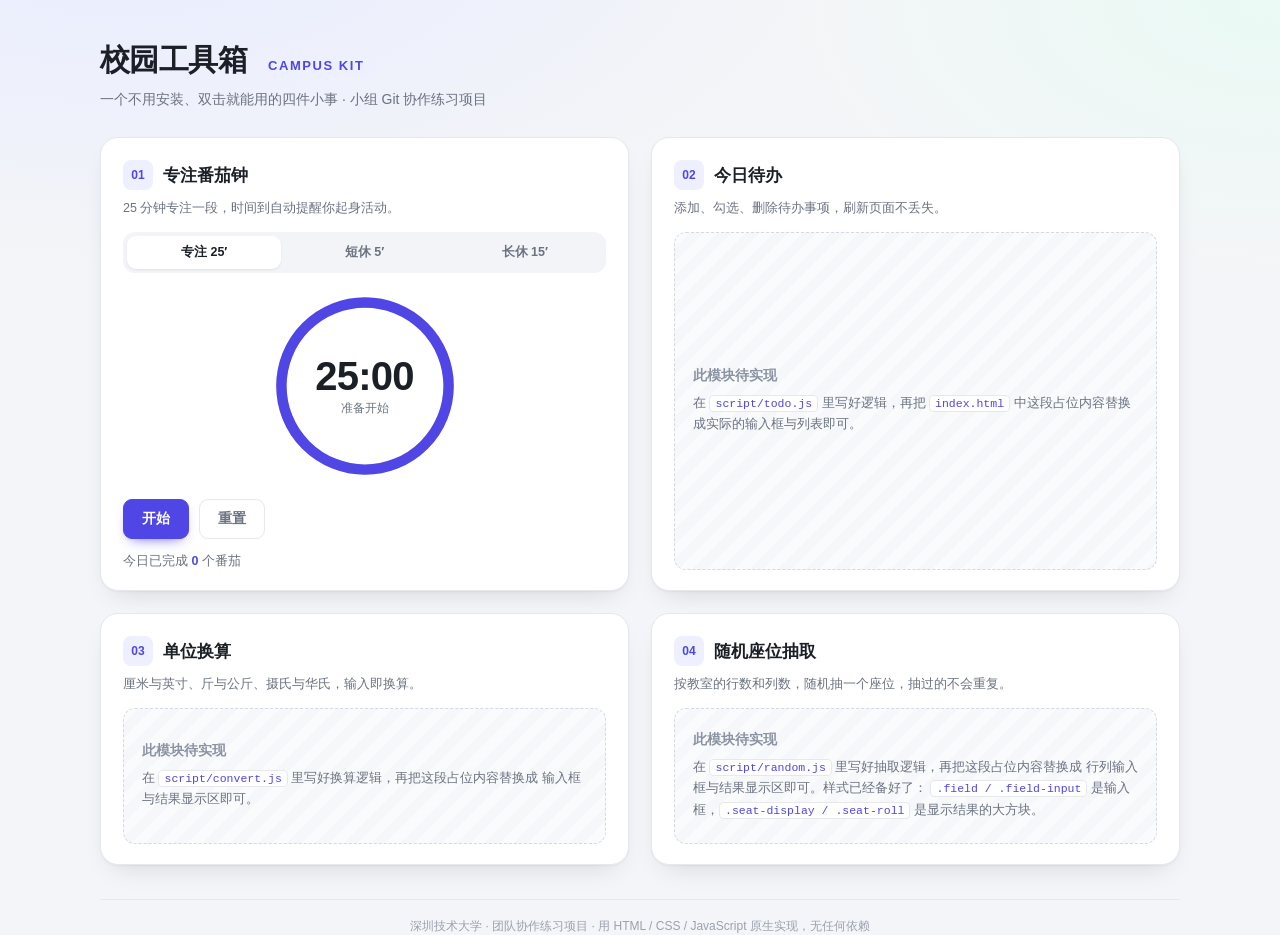
==== index.html @ 926aff30 "feat: 搭建页面骨架与整体样式，实现专注番茄钟模块 - index.html：四卡片布局（番茄钟 / 待办 / 换算 / 随机座位），后三块留占位给组员 - style.css：CSS 变量 + " ====
<!DOCTYPE html>
<html lang="zh-CN">
<head>
  <meta charset="UTF-8">
  <meta name="viewport" content="width=device-width, initial-scale=1.0">
  <title>校园工具箱 · Campus Kit</title>
  <meta name="description" content="一个不用安装、打开就能用的校园小工具合集：专注番茄钟、待办清单、单位换算、随机座位抽取。">
  <link rel="stylesheet" href="style.css">
</head>
<body>

  <header class="site-header">
    <h1 class="site-title">校园工具箱<span class="site-title-en">Campus Kit</span></h1>
    <p class="site-subtitle">一个不用安装、双击就能用的四件小事 · 小组 Git 协作练习项目</p>
  </header>

  <main class="grid">

    <!-- ==================== 01 专注番茄钟（cmsq 负责） ==================== -->
    <section class="card" id="card-timer" aria-labelledby="timer-heading">
      <div class="card-head">
        <span class="card-no">01</span>
        <h2 class="card-title" id="timer-heading">专注番茄钟</h2>
      </div>
      <p class="card-hint">25 分钟专注一段，时间到自动提醒你起身活动。</p>

      <div class="mode-tabs" role="group" aria-label="选择时长">
        <button class="mode-tab is-active" data-mode="focus" data-min="25">专注 25′</button>
        <button class="mode-tab" data-mode="short" data-min="5">短休 5′</button>
        <button class="mode-tab" data-mode="long" data-min="15">长休 15′</button>
      </div>

      <div class="timer-ring">
        <svg class="ring-svg" viewBox="0 0 200 200" aria-hidden="true">
          <circle class="ring-bg" cx="100" cy="100" r="88"></circle>
          <circle class="ring-fg" cx="100" cy="100" r="88"></circle>
        </svg>
        <div class="timer-display">
          <span class="timer-time" id="timer-time">25:00</span>
          <span class="timer-state" id="timer-state">准备开始</span>
        </div>
      </div>

      <div class="btn-row">
        <button class="btn btn-primary" id="btn-timer-start">开始</button>
        <button class="btn btn-ghost" id="btn-timer-reset">重置</button>
      </div>

      <p class="card-meta">今日已完成 <strong id="timer-done">0</strong> 个番茄</p>
    </section>

    <!-- ==================== 02 待办清单（留待组员实现） ==================== -->
    <section class="card" id="card-todo" aria-labelledby="todo-heading">
      <div class="card-head">
        <span class="card-no">02</span>
        <h2 class="card-title" id="todo-heading">今日待办</h2>
      </div>
      <p class="card-hint">添加、勾选、删除待办事项，刷新页面不丢失。</p>

      <div class="placeholder" id="todo-placeholder">
        <p class="placeholder-title">此模块待实现</p>
        <p class="placeholder-text">
          在 <code>script/todo.js</code> 里写好逻辑，再把 <code>index.html</code>
          中这段占位内容替换成实际的输入框与列表即可。
        </p>
      </div>
      <!-- 组员实现时，把上面的 .placeholder 换成类似结构：
      <div class="todo-input-row">
        <input id="todo-input" type="text" placeholder="要做什么？">
        <button class="btn btn-primary" id="btn-todo-add">添加</button>
      </div>
      <ul class="todo-list" id="todo-list"></ul>
      -->
    </section>

    <!-- ==================== 03 单位换算（留待组员实现） ==================== -->
    <section class="card" id="card-convert" aria-labelledby="convert-heading">
      <div class="card-head">
        <span class="card-no">03</span>
        <h2 class="card-title" id="convert-heading">单位换算</h2>
      </div>
      <p class="card-hint">厘米与英寸、斤与公斤、摄氏与华氏，输入即换算。</p>

      <div class="placeholder" id="convert-placeholder">
        <p class="placeholder-title">此模块待实现</p>
        <p class="placeholder-text">
          在 <code>script/convert.js</code> 里写好换算逻辑，再把这段占位内容替换成
          输入框与结果显示区即可。
        </p>
      </div>
    </section>

    <!-- ==================== 04 随机座位抽取（留待组员实现） ==================== -->
    <section class="card" id="card-random" aria-labelledby="random-heading">
      <div class="card-head">
        <span class="card-no">04</span>
        <h2 class="card-title" id="random-heading">随机座位抽取</h2>
      </div>
      <p class="card-hint">按教室的行数和列数，随机抽一个座位，抽过的不会重复。</p>

      <div class="placeholder" id="random-placeholder">
        <p class="placeholder-title">此模块待实现</p>
        <p class="placeholder-text">
          在 <code>script/random.js</code> 里写好抽取逻辑，再把这段占位内容替换成
          行列输入框与结果显示区即可。样式已经备好了：
          <code>.field / .field-input</code> 是输入框，<code>.seat-display / .seat-roll</code>
          是显示结果的大方块。
        </p>
      </div>
      <!-- 组员实现时，把上面的 .placeholder 换成类似结构：
      <div class="seat-config">
        <label class="field"><span class="field-label">行数</span>
          <input class="field-input" id="seat-rows" type="number" min="1" max="20" value="6"></label>
        <label class="field"><span class="field-label">列数</span>
          <input class="field-input" id="seat-cols" type="number" min="1" max="20" value="8"></label>
        <label class="check"><input id="seat-unique" type="checkbox" checked><span>不重复抽取</span></label>
      </div>
      <div class="seat-display" id="seat-display" aria-live="polite">
        <span class="seat-roll" id="seat-roll">—</span>
      </div>
      <div class="btn-row">
        <button class="btn btn-primary" id="btn-seat-draw">抽一个座位</button>
        <button class="btn btn-ghost" id="btn-seat-reset">清空记录</button>
      </div>
      <p class="card-meta">共 <strong id="seat-total">48</strong> 个座位，已抽 <strong id="seat-used">0</strong> 个</p>
      -->
    </section>

  </main>

  <footer class="site-footer">
    <p>深圳技术大学 · 团队协作练习项目 · 用 HTML / CSS / JavaScript 原生实现，无任何依赖</p>
  </footer>

  <script src="script/timer.js"></script>
  <!-- 组员完成对应模块后，在这里补上对应的一行（去掉前面的注释符号即可）：
  <script src="script/todo.js"></script>
  <script src="script/convert.js"></script>
  <script src="script/random.js"></script>
  -->

</body>
</html>
---- style.css ----
/* ============================================================
   校园工具箱 · 全局样式
   负责人：cmsq
   思路：一套 CSS 变量控制颜色和圆角，四个卡片共用同一套骨架，
        组员接自己模块时不需要再写布局，只需要用 .btn / .field 这些现成类名。
   ============================================================ */

:root {
  /* 颜色 */
  --bg: #f4f5f8;
  --bg-grad: radial-gradient(1200px 600px at 10% -10%, #e8ecff 0%, transparent 60%),
             radial-gradient(900px 500px at 100% 0%, #eafaf4 0%, transparent 55%);
  --card: #ffffff;
  --ink: #1b1f26;
  --muted: #6b7280;
  --line: #e6e8ee;
  --accent: #4f46e5;
  --accent-dark: #4338ca;
  --accent-soft: #eef0ff;
  --ok: #10b981;
  --warn: #f59e0b;
  --danger: #ef4444;

  /* 尺寸 */
  --radius-lg: 18px;
  --radius-md: 12px;
  --radius-sm: 9px;
  --shadow: 0 1px 2px rgba(16, 24, 40, .04),
            0 12px 28px -14px rgba(16, 24, 40, .18);
}

* { box-sizing: border-box; }

html, body { height: 100%; }

body {
  margin: 0;
  padding: 40px 24px 56px;
  font-family: -apple-system, BlinkMacSystemFont, "Segoe UI", "PingFang SC",
               "Hiragino Sans GB", "Microsoft YaHei", sans-serif;
  color: var(--ink);
  background-color: var(--bg);
  background-image: var(--bg-grad);
  background-repeat: no-repeat;
  -webkit-font-smoothing: antialiased;
}

/* ---------------- 页头 ---------------- */

.site-header {
  max-width: 1080px;
  margin: 0 auto 28px;
}

.site-title {
  display: flex;
  align-items: baseline;
  gap: 12px;
  margin: 0;
  font-size: 30px;
  font-weight: 800;
  letter-spacing: -.02em;
}

.site-title-en {
  font-size: 13px;
  font-weight: 600;
  letter-spacing: .12em;
  text-transform: uppercase;
  color: var(--accent);
  background: var(--accent-soft);
  padding: 4px 9px;
  border-radius: 999px;
}

.site-subtitle {
  margin: 10px 0 0;
  font-size: 14px;
  color: var(--muted);
}

/* ---------------- 2×2 卡片网格 ---------------- */

.grid {
  max-width: 1080px;
  margin: 0 auto;
  display: grid;
  grid-template-columns: repeat(2, minmax(0, 1fr));
  gap: 22px;
}

.card {
  display: flex;
  flex-direction: column;
  gap: 14px;
  padding: 22px 22px 20px;
  background: var(--card);
  border: 1px solid var(--line);
  border-radius: var(--radius-lg);
  box-shadow: var(--shadow);
  transition: transform .18s ease, box-shadow .18s ease;
}

.card:hover {
  transform: translateY(-2px);
  box-shadow: 0 2px 4px rgba(16, 24, 40, .05),
              0 20px 40px -18px rgba(16, 24, 40, .26);
}

.card-head {
  display: flex;
  align-items: center;
  gap: 10px;
}

.card-no {
  flex: none;
  width: 30px;
  height: 30px;
  display: grid;
  place-items: center;
  font-size: 12px;
  font-weight: 700;
  font-variant-numeric: tabular-nums;
  color: var(--accent);
  background: var(--accent-soft);
  border-radius: 8px;
}

.card-title {
  margin: 0;
  font-size: 17px;
  font-weight: 700;
}

.card-hint {
  margin: -6px 0 0;
  font-size: 12.5px;
  line-height: 1.6;
  color: var(--muted);
}

.card-meta {
  margin: 0;
  font-size: 12.5px;
  color: var(--muted);
}

.card-meta strong {
  color: var(--accent);
  font-variant-numeric: tabular-nums;
}

/* ---------------- 通用控件 ---------------- */

.btn {
  padding: 10px 18px;
  font-family: inherit;
  font-size: 13.5px;
  font-weight: 600;
  color: var(--ink);
  background: #fff;
  border: 1px solid var(--line);
  border-radius: var(--radius-sm);
  cursor: pointer;
  transition: background .15s ease, border-color .15s ease,
              color .15s ease, transform .1s ease;
}

.btn:hover { border-color: #cfd3dd; background: #fafbfc; }
.btn:active { transform: scale(.97); }

.btn:focus-visible,
.field-input:focus-visible,
input[type="checkbox"]:focus-visible {
  outline: 2px solid var(--accent);
  outline-offset: 2px;
}

.btn-primary {
  color: #fff;
  background: var(--accent);
  border-color: var(--accent);
  box-shadow: 0 6px 14px -8px var(--accent-dark);
}

.btn-primary:hover {
  background: var(--accent-dark);
  border-color: var(--accent-dark);
}

.btn-ghost { color: var(--muted); background: transparent; }

.btn-row {
  display: flex;
  gap: 10px;
  flex-wrap: wrap;
}

.field {
  display: flex;
  align-items: center;
  gap: 8px;
}

.field-label {
  font-size: 12.5px;
  color: var(--muted);
}

.field-input {
  width: 64px;
  padding: 8px 10px;
  font-family: inherit;
  font-size: 14px;
  font-variant-numeric: tabular-nums;
  color: var(--ink);
  background: #fff;
  border: 1px solid var(--line);
  border-radius: var(--radius-sm);
  text-align: center;
}

.check {
  display: flex;
  align-items: center;
  gap: 7px;
  font-size: 12.5px;
  color: var(--muted);
  cursor: pointer;
  user-select: none;
}

.check input { width: 15px; height: 15px; accent-color: var(--accent); cursor: pointer; }

/* ---------------- 01 番茄钟 ---------------- */

.mode-tabs {
  display: flex;
  gap: 6px;
  padding: 4px;
  background: #f3f4f7;
  border-radius: var(--radius-md);
}

.mode-tab {
  flex: 1;
  padding: 8px 6px;
  font-family: inherit;
  font-size: 12.5px;
  font-weight: 600;
  color: var(--muted);
  background: transparent;
  border: 0;
  border-radius: var(--radius-sm);
  cursor: pointer;
  transition: background .15s ease, color .15s ease;
}

.mode-tab:hover { color: var(--ink); }

.mode-tab.is-active {
  color: var(--ink);
  background: #fff;
  box-shadow: 0 1px 2px rgba(16, 24, 40, .08);
}

.timer-ring {
  position: relative;
  width: 190px;
  height: 190px;
  margin: 4px auto;
}

.ring-svg {
  width: 100%;
  height: 100%;
  transform: rotate(-90deg);
}

.ring-bg,
.ring-fg {
  fill: none;
  stroke-width: 11;
  stroke-linecap: round;
}

.ring-bg { stroke: #eef0f5; }

.ring-fg {
  stroke: var(--accent);
  transition: stroke-dashoffset .3s linear, stroke .3s ease;
}

/* 计时结束时的告警色（由 JS 切换 is-done 类） */
.timer-ring.is-done .ring-fg { stroke: var(--ok); }

.timer-display {
  position: absolute;
  inset: 0;
  display: flex;
  flex-direction: column;
  align-items: center;
  justify-content: center;
  gap: 4px;
}

.timer-time {
  font-size: 40px;
  font-weight: 700;
  font-variant-numeric: tabular-nums;
  letter-spacing: -.02em;
  line-height: 1;
}

.timer-state {
  font-size: 12px;
  color: var(--muted);
}

/* 计时进行中让状态文字轻微呼吸 */
.timer-ring.is-running .timer-state { color: var(--accent); }

/* ---------------- 04 随机座位 ---------------- */

.seat-config {
  display: flex;
  align-items: center;
  gap: 14px;
  flex-wrap: wrap;
}

.seat-display {
  display: grid;
  place-items: center;
  min-height: 104px;
  padding: 12px;
  background: var(--accent-soft);
  border-radius: var(--radius-md);
  overflow: hidden;
}

.seat-roll {
  font-size: clamp(24px, 4vw, 34px);
  font-weight: 800;
  font-variant-numeric: tabular-nums;
  letter-spacing: .01em;
  color: var(--accent);
  text-align: center;
  transition: transform .12s ease;
}

/* 滚动中：轻微放大 + 变淡，制造"数字飞快跳动"的感觉 */
.seat-display.is-rolling .seat-roll {
  transform: scale(1.06);
  opacity: .55;
}

/* 抽中结果揭晓时的闪光 */
@keyframes seat-pop {
  0%   { transform: scale(.86); }
  60%  { transform: scale(1.08); }
  100% { transform: scale(1); }
}

.seat-display.is-hit .seat-roll {
  animation: seat-pop .32s ease-out;
  color: var(--ink);
}

.seat-display.is-empty .seat-roll {
  font-size: 16px;
  font-weight: 600;
  color: var(--muted);
}

/* ---------------- 占位模块（02 / 03 待组员实现） ---------------- */

.placeholder {
  flex: 1;
  display: flex;
  flex-direction: column;
  justify-content: center;
  gap: 8px;
  padding: 22px 18px;
  background: repeating-linear-gradient(
    135deg, #fafbfd, #fafbfd 10px, #f5f7fb 10px, #f5f7fb 20px
  );
  border: 1px dashed #d4d9e4;
  border-radius: var(--radius-md);
}

.placeholder-title {
  margin: 0;
  font-size: 13.5px;
  font-weight: 700;
  color: #8b93a3;
}

.placeholder-text {
  margin: 0;
  font-size: 12.5px;
  line-height: 1.7;
  color: var(--muted);
}

.placeholder-text code {
  padding: 1px 5px;
  font-family: ui-monospace, SFMono-Regular, Consolas, monospace;
  font-size: 11.5px;
  color: var(--accent);
  background: #fff;
  border: 1px solid var(--line);
  border-radius: 4px;
}

/* ---------------- 页脚 ---------------- */

.site-footer {
  max-width: 1080px;
  margin: 34px auto 0;
  padding-top: 18px;
  border-top: 1px solid var(--line);
}

.site-footer p {
  margin: 0;
  font-size: 12px;
  color: #9aa1ae;
  text-align: center;
}

/* ---------------- 响应式：窄屏落成单列 ---------------- */

@media (max-width: 860px) {
  body { padding: 26px 16px 40px; }
  .grid { grid-template-columns: 1fr; gap: 18px; }
  .site-title { font-size: 24px; }
  .timer-ring { width: 160px; height: 160px; }
  .timer-time { font-size: 34px; }
}

/* 尊重系统"减少动画"设置 */
@media (prefers-reduced-motion: reduce) {
  *, *::before, *::after {
    animation-duration: .001ms !important;
    transition-duration: .001ms !important;
  }
}
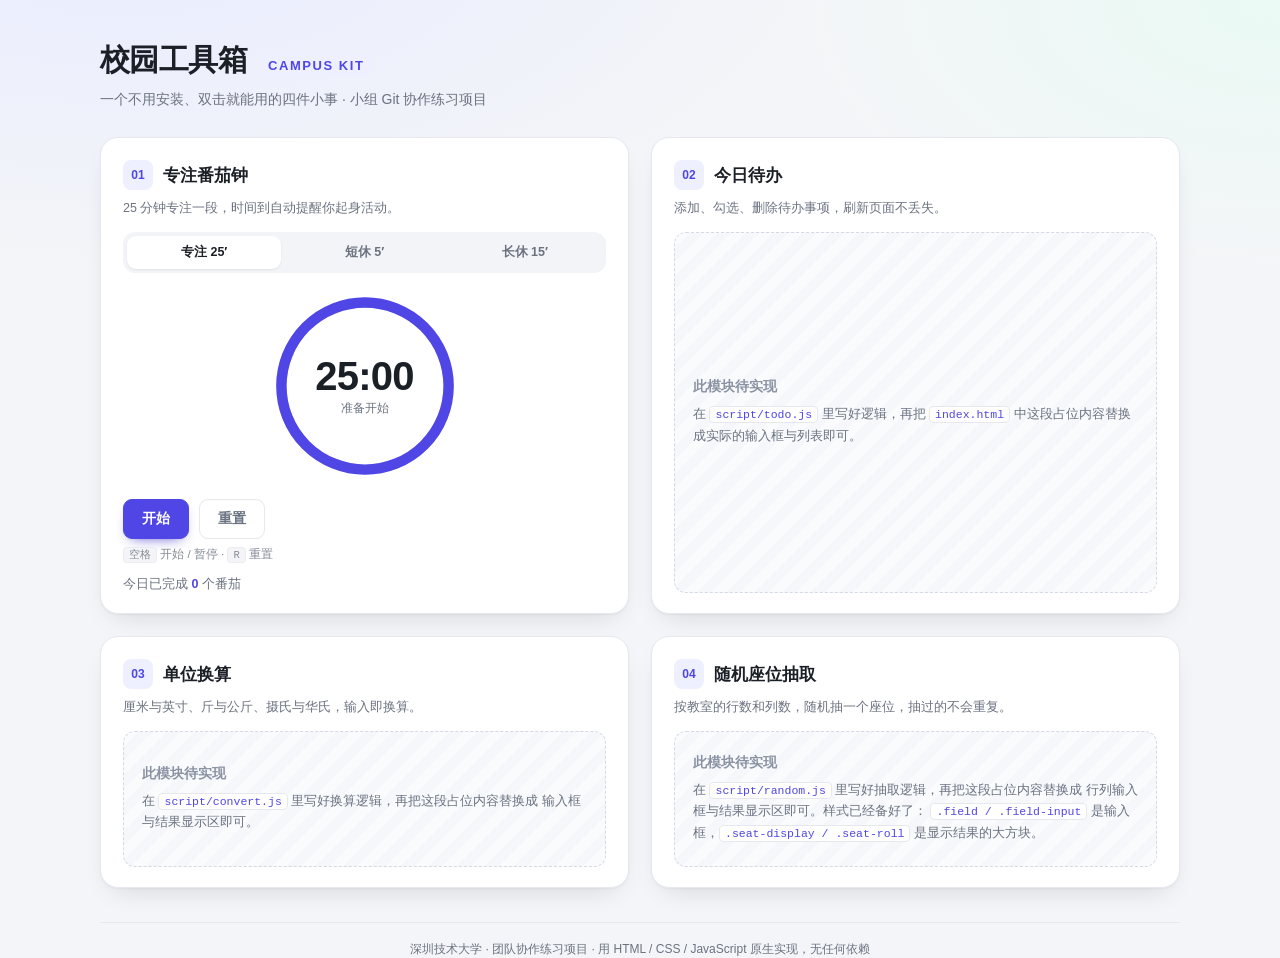
==== commit 89fc6502: "feat: 支持深色模式与键盘快捷键，补充无障碍属性 - style.css：把中性色抽成 --surface/--line-strong 等变量，新增 prefers-color-scheme: d" ====
--- a/index.html
+++ b/index.html
@@ -35,9 +35,10 @@
           <circle class="ring-bg" cx="100" cy="100" r="88"></circle>
           <circle class="ring-fg" cx="100" cy="100" r="88"></circle>
         </svg>
-        <div class="timer-display">
+        <!-- role="timer" 让读屏软件知道这是个计时器；aria-live 只在状态变化时播报，避免每秒念一次 -->
+        <div class="timer-display" role="timer" aria-live="off">
           <span class="timer-time" id="timer-time">25:00</span>
-          <span class="timer-state" id="timer-state">准备开始</span>
+          <span class="timer-state" id="timer-state" aria-live="polite">准备开始</span>
         </div>
       </div>
 
@@ -45,6 +46,8 @@
         <button class="btn btn-primary" id="btn-timer-start">开始</button>
         <button class="btn btn-ghost" id="btn-timer-reset">重置</button>
       </div>
+
+      <p class="card-tip"><kbd>空格</kbd> 开始 / 暂停 · <kbd>R</kbd> 重置</p>
 
       <p class="card-meta">今日已完成 <strong id="timer-done">0</strong> 个番茄</p>
     </section>
--- a/style.css
+++ b/style.css
@@ -27,6 +27,16 @@
   --radius-sm: 9px;
   --shadow: 0 1px 2px rgba(16, 24, 40, .04),
             0 12px 28px -14px rgba(16, 24, 40, .18);
+
+  /* 中性色单独抽出一层：深色模式只需重新声明这一组，组件规则一行都不用改 */
+  --surface: #ffffff;         /* 按钮、输入框的底色 */
+  --surface-2: #f3f4f7;       /* 分段控件的槽底 */
+  --surface-3: #fafbfc;       /* 悬停时的浅底 */
+  --line-strong: #cfd3dd;     /* 悬停时的描边 */
+  --ring-track: #eef0f5;      /* 圆环的底圈 */
+  --dash-a: #fafbfd;          /* 占位块的斜纹 */
+  --dash-b: #f5f7fb;
+  --placeholder-line: #d4d9e4;
 }
 
 * { box-sizing: border-box; }
@@ -151,6 +161,24 @@
   font-variant-numeric: tabular-nums;
 }
 
+/* 快捷键提示：比说明文字再弱一级 */
+.card-tip {
+  margin: -6px 0 0;
+  font-size: 11.5px;
+  color: var(--muted);
+  opacity: .82;
+}
+
+.card-tip kbd {
+  padding: 1px 5px;
+  font-family: ui-monospace, SFMono-Regular, Consolas, monospace;
+  font-size: 10.5px;
+  color: var(--muted);
+  background: var(--surface-2);
+  border: 1px solid var(--line);
+  border-radius: 4px;
+}
+
 /* ---------------- 通用控件 ---------------- */
 
 .btn {
@@ -159,7 +187,7 @@
   font-size: 13.5px;
   font-weight: 600;
   color: var(--ink);
-  background: #fff;
+  background: var(--surface);
   border: 1px solid var(--line);
   border-radius: var(--radius-sm);
   cursor: pointer;
@@ -167,7 +195,7 @@
               color .15s ease, transform .1s ease;
 }
 
-.btn:hover { border-color: #cfd3dd; background: #fafbfc; }
+.btn:hover { border-color: var(--line-strong); background: var(--surface-3); }
 .btn:active { transform: scale(.97); }
 
 .btn:focus-visible,
@@ -215,7 +243,7 @@
   font-size: 14px;
   font-variant-numeric: tabular-nums;
   color: var(--ink);
-  background: #fff;
+  background: var(--surface);
   border: 1px solid var(--line);
   border-radius: var(--radius-sm);
   text-align: center;
@@ -239,7 +267,7 @@
   display: flex;
   gap: 6px;
   padding: 4px;
-  background: #f3f4f7;
+  background: var(--surface-2);
   border-radius: var(--radius-md);
 }
 
@@ -261,7 +289,7 @@
 
 .mode-tab.is-active {
   color: var(--ink);
-  background: #fff;
+  background: var(--surface);
   box-shadow: 0 1px 2px rgba(16, 24, 40, .08);
 }
 
@@ -285,7 +313,7 @@
   stroke-linecap: round;
 }
 
-.ring-bg { stroke: #eef0f5; }
+.ring-bg { stroke: var(--ring-track); }
 
 .ring-fg {
   stroke: var(--accent);
@@ -384,9 +412,9 @@
   gap: 8px;
   padding: 22px 18px;
   background: repeating-linear-gradient(
-    135deg, #fafbfd, #fafbfd 10px, #f5f7fb 10px, #f5f7fb 20px
+    135deg, var(--dash-a), var(--dash-a) 10px, var(--dash-b) 10px, var(--dash-b) 20px
   );
-  border: 1px dashed #d4d9e4;
+  border: 1px dashed var(--placeholder-line);
   border-radius: var(--radius-md);
 }
 
@@ -409,7 +437,7 @@
   font-family: ui-monospace, SFMono-Regular, Consolas, monospace;
   font-size: 11.5px;
   color: var(--accent);
-  background: #fff;
+  background: var(--surface);
   border: 1px solid var(--line);
   border-radius: 4px;
 }
@@ -426,7 +454,7 @@
 .site-footer p {
   margin: 0;
   font-size: 12px;
-  color: #9aa1ae;
+  color: var(--muted);
   text-align: center;
 }
 
@@ -440,6 +468,51 @@
   .timer-time { font-size: 34px; }
 }
 
+/* ---------------- 深色模式 ----------------
+   跟随系统设置自动切换：Windows 里「设置 → 个性化 → 颜色 → 选择你的默认应用模式」选深色即可。
+   这里只重新声明变量，下面的组件规则一行都不用改 —— 这就是当初把颜色抽成变量的好处。
+   --------------------------------------------- */
+
+@media (prefers-color-scheme: dark) {
+  :root {
+    color-scheme: dark;
+
+    --bg: #0f1115;
+    --bg-grad: radial-gradient(1200px 600px at 10% -10%, #1b2140 0%, transparent 60%),
+               radial-gradient(900px 500px at 100% 0%, #12261f 0%, transparent 55%);
+    --card: #171a21;
+    --ink: #e7eaf0;
+    --muted: #98a1b2;
+    --line: #262b35;
+
+    --accent: #8b8cf7;
+    --accent-dark: #a5a6ff;
+    --accent-soft: #232546;
+    --ok: #34d399;
+    --warn: #fbbf24;
+
+    --surface: #1e222b;
+    --surface-2: #14171d;
+    --surface-3: #22262f;
+    --line-strong: #333a47;
+    --ring-track: #262b35;
+    --dash-a: #1a1e26;
+    --dash-b: #151920;
+    --placeholder-line: #333a47;
+
+    --shadow: 0 1px 2px rgba(0, 0, 0, .5),
+              0 14px 30px -16px rgba(0, 0, 0, .9);
+  }
+
+  /* 主按钮在深色下用深字配亮紫，对比度更高 */
+  .btn-primary,
+  .btn-primary:hover {
+    color: #10132b;
+  }
+
+  .ring-bg { stroke: var(--ring-track); }
+}
+
 /* 尊重系统"减少动画"设置 */
 @media (prefers-reduced-motion: reduce) {
   *, *::before, *::after {
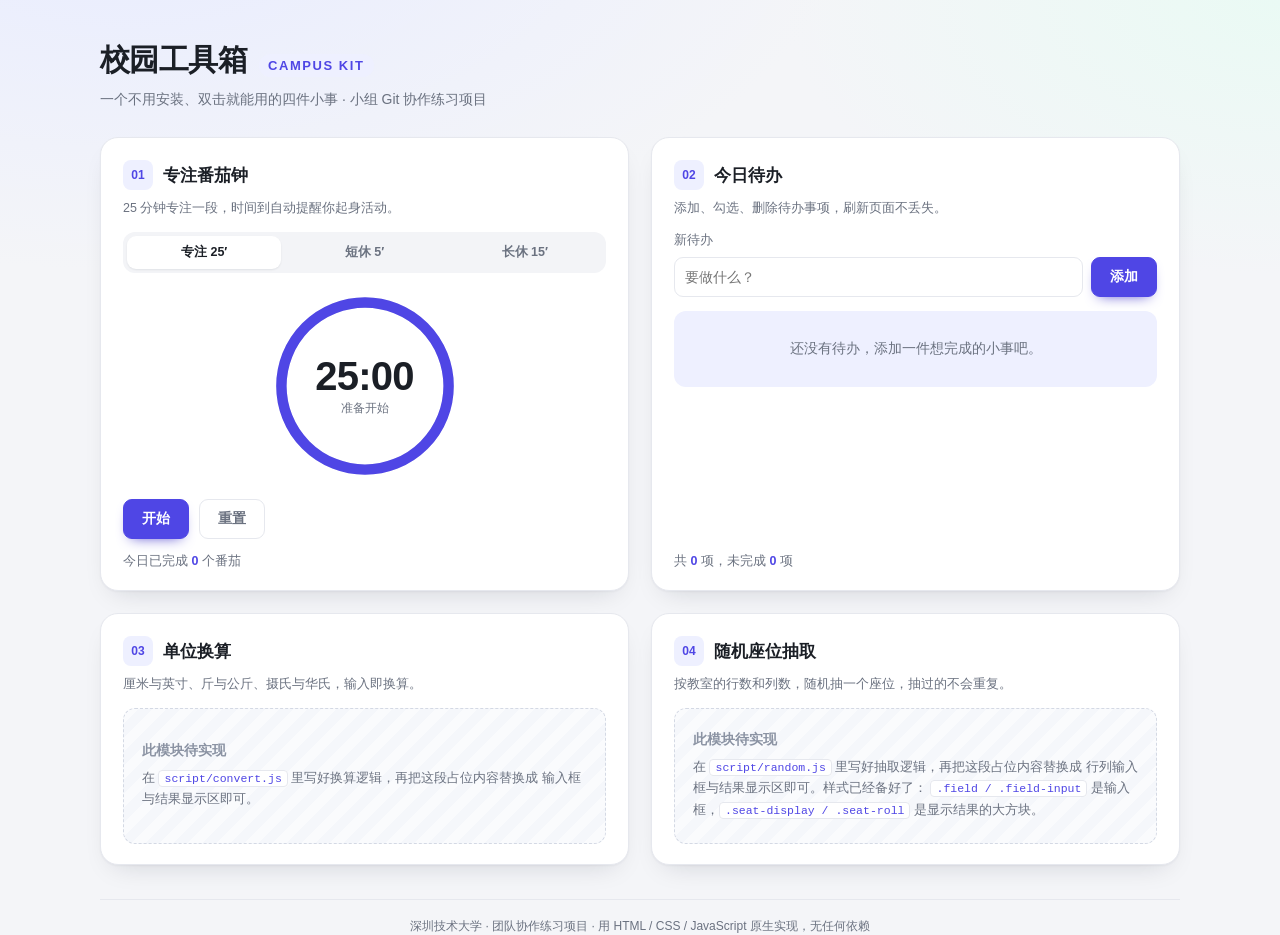
==== commit 90dfd926: "feat: 实现今日待办模块及本地保存" ====
--- a/index.html
+++ b/index.html
@@ -6,6 +6,7 @@
   <title>校园工具箱 · Campus Kit</title>
   <meta name="description" content="一个不用安装、打开就能用的校园小工具合集：专注番茄钟、待办清单、单位换算、随机座位抽取。">
   <link rel="stylesheet" href="style.css">
+  <link rel="stylesheet" href="style/todo.css">
 </head>
 <body>
 
@@ -35,10 +36,9 @@
           <circle class="ring-bg" cx="100" cy="100" r="88"></circle>
           <circle class="ring-fg" cx="100" cy="100" r="88"></circle>
         </svg>
-        <!-- role="timer" 让读屏软件知道这是个计时器；aria-live 只在状态变化时播报，避免每秒念一次 -->
-        <div class="timer-display" role="timer" aria-live="off">
+        <div class="timer-display">
           <span class="timer-time" id="timer-time">25:00</span>
-          <span class="timer-state" id="timer-state" aria-live="polite">准备开始</span>
+          <span class="timer-state" id="timer-state">准备开始</span>
         </div>
       </div>
 
@@ -47,12 +47,10 @@
         <button class="btn btn-ghost" id="btn-timer-reset">重置</button>
       </div>
 
-      <p class="card-tip"><kbd>空格</kbd> 开始 / 暂停 · <kbd>R</kbd> 重置</p>
-
       <p class="card-meta">今日已完成 <strong id="timer-done">0</strong> 个番茄</p>
     </section>
 
-    <!-- ==================== 02 待办清单（留待组员实现） ==================== -->
+    <!-- ==================== 02 待办清单（wyxltyz 负责） ==================== -->
     <section class="card" id="card-todo" aria-labelledby="todo-heading">
       <div class="card-head">
         <span class="card-no">02</span>
@@ -60,20 +58,18 @@
       </div>
       <p class="card-hint">添加、勾选、删除待办事项，刷新页面不丢失。</p>
 
-      <div class="placeholder" id="todo-placeholder">
-        <p class="placeholder-title">此模块待实现</p>
-        <p class="placeholder-text">
-          在 <code>script/todo.js</code> 里写好逻辑，再把 <code>index.html</code>
-          中这段占位内容替换成实际的输入框与列表即可。
-        </p>
-      </div>
-      <!-- 组员实现时，把上面的 .placeholder 换成类似结构：
-      <div class="todo-input-row">
-        <input id="todo-input" type="text" placeholder="要做什么？">
-        <button class="btn btn-primary" id="btn-todo-add">添加</button>
-      </div>
-      <ul class="todo-list" id="todo-list"></ul>
-      -->
+      <form class="todo-input-row" id="todo-form">
+        <label class="field-label" for="todo-input">新待办</label>
+        <div class="todo-input-controls">
+          <input class="field-input" id="todo-input" type="text" placeholder="要做什么？" maxlength="200" autocomplete="off" aria-describedby="todo-feedback">
+          <button class="btn btn-primary" id="btn-todo-add" type="submit">添加</button>
+        </div>
+      </form>
+      <p class="card-meta" id="todo-feedback" role="status"></p>
+      <p class="card-meta" id="todo-storage-status" role="status"></p>
+      <p class="todo-empty" id="todo-empty">还没有待办，添加一件想完成的小事吧。</p>
+      <ul class="todo-list" id="todo-list" aria-label="待办事项"></ul>
+      <p class="card-meta" id="todo-summary" aria-live="polite">共 <strong id="todo-total">0</strong> 项，未完成 <strong id="todo-remaining">0</strong> 项</p>
     </section>
 
     <!-- ==================== 03 单位换算（留待组员实现） ==================== -->
@@ -136,8 +132,8 @@
   </footer>
 
   <script src="script/timer.js"></script>
+  <script src="script/todo.js"></script>
   <!-- 组员完成对应模块后，在这里补上对应的一行（去掉前面的注释符号即可）：
-  <script src="script/todo.js"></script>
   <script src="script/convert.js"></script>
   <script src="script/random.js"></script>
   -->
--- a/style/todo.css
+++ b/style/todo.css
@@ -0,0 +1,97 @@
+/* 今日待办的局部样式，复用全局颜色与按钮，不影响其他卡片。 */
+#card-todo .todo-input-row {
+  display: grid;
+  gap: 8px;
+}
+
+#card-todo .todo-input-controls {
+  display: flex;
+  gap: 8px;
+}
+
+#card-todo #todo-input {
+  flex: 1;
+  width: 100%;
+  min-width: 0;
+  text-align: left;
+}
+
+#card-todo .todo-list {
+  display: grid;
+  gap: 8px;
+  padding: 0;
+  margin: 0;
+  list-style: none;
+  max-height: 300px;
+  overflow-y: auto;
+}
+
+#card-todo .todo-item {
+  display: flex;
+  align-items: center;
+  gap: 8px;
+  padding: 10px;
+  border: 1px solid var(--line);
+  border-radius: var(--radius-sm);
+}
+
+#card-todo .todo-label {
+  display: flex;
+  align-items: center;
+  gap: 10px;
+  flex: 1;
+  min-width: 0;
+  font-size: 14px;
+  line-height: 1.6;
+  cursor: pointer;
+}
+
+#card-todo .todo-checkbox {
+  flex: none;
+  width: 17px;
+  height: 17px;
+  accent-color: var(--accent);
+}
+
+#card-todo .todo-text {
+  min-width: 0;
+  overflow-wrap: anywhere;
+}
+
+#card-todo .is-complete .todo-text {
+  color: var(--muted);
+  text-decoration: line-through;
+}
+
+#card-todo .todo-delete {
+  flex: none;
+  padding: 6px 9px;
+  color: var(--danger);
+}
+
+#card-todo .todo-empty {
+  padding: 26px 16px;
+  margin: 0;
+  border-radius: var(--radius-md);
+  background: var(--accent-soft);
+  color: var(--muted);
+  font-size: 14px;
+  line-height: 1.7;
+  text-align: center;
+}
+
+#card-todo #todo-feedback:empty,
+#card-todo #todo-storage-status:empty,
+#card-todo .todo-list:empty {
+  display: none;
+}
+
+#card-todo #todo-feedback,
+#card-todo #todo-storage-status {
+  line-height: 1.6;
+  color: var(--accent-dark);
+}
+
+#card-todo #todo-summary {
+  margin-top: auto;
+}
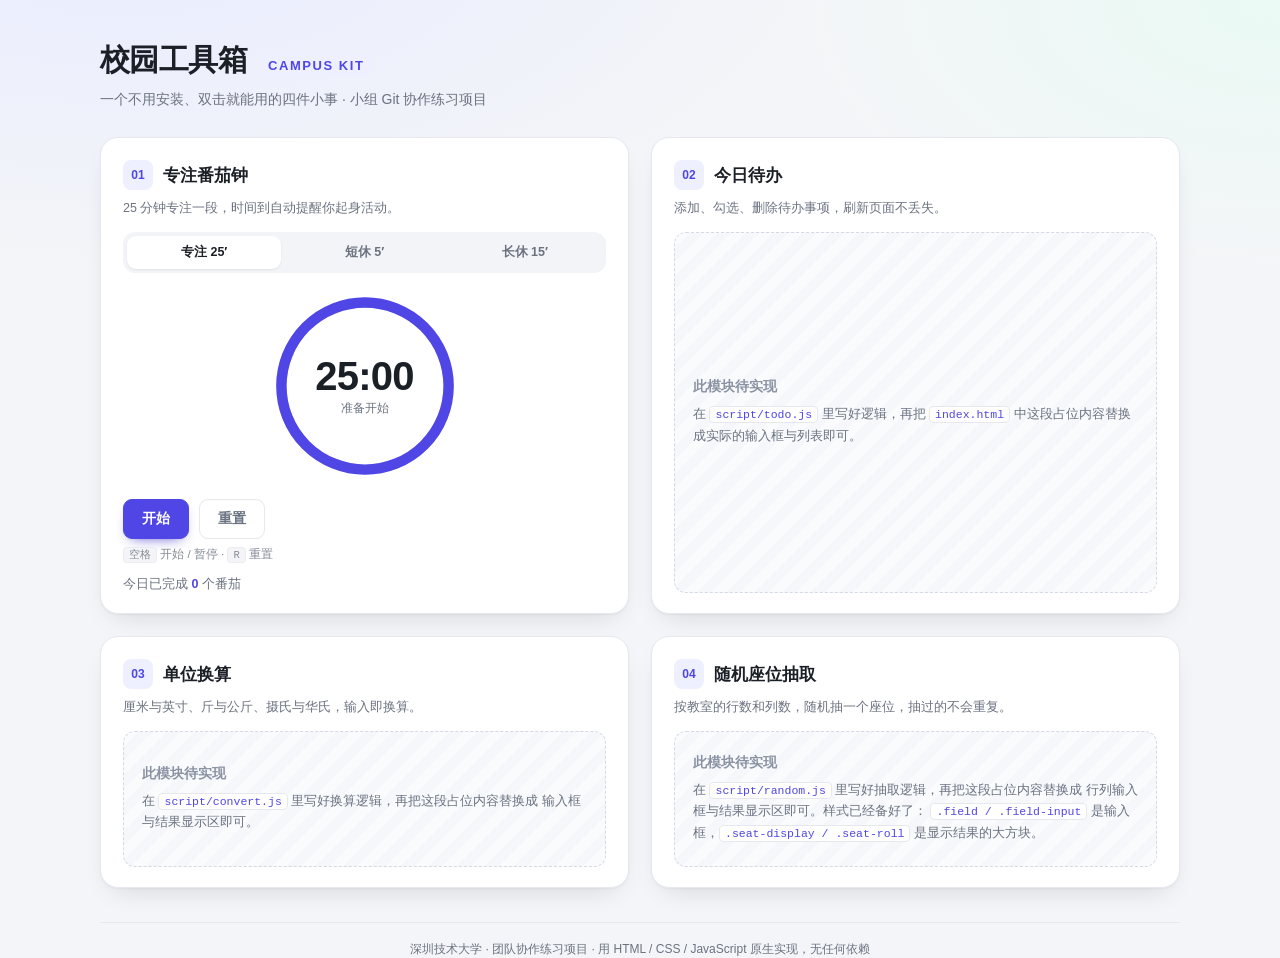
==== commit 2d4a1f08: "Merge pull request #3 from zzzz1000-l/cmsq-a11y feat: 支持深色模式与键盘快捷键，补充无障碍属性" ====
--- a/index.html
+++ b/index.html
@@ -6,7 +6,6 @@
   <title>校园工具箱 · Campus Kit</title>
   <meta name="description" content="一个不用安装、打开就能用的校园小工具合集：专注番茄钟、待办清单、单位换算、随机座位抽取。">
   <link rel="stylesheet" href="style.css">
-  <link rel="stylesheet" href="style/todo.css">
 </head>
 <body>
 
@@ -36,9 +35,10 @@
           <circle class="ring-bg" cx="100" cy="100" r="88"></circle>
           <circle class="ring-fg" cx="100" cy="100" r="88"></circle>
         </svg>
-        <div class="timer-display">
+        <!-- role="timer" 让读屏软件知道这是个计时器；aria-live 只在状态变化时播报，避免每秒念一次 -->
+        <div class="timer-display" role="timer" aria-live="off">
           <span class="timer-time" id="timer-time">25:00</span>
-          <span class="timer-state" id="timer-state">准备开始</span>
+          <span class="timer-state" id="timer-state" aria-live="polite">准备开始</span>
         </div>
       </div>
 
@@ -47,10 +47,12 @@
         <button class="btn btn-ghost" id="btn-timer-reset">重置</button>
       </div>
 
+      <p class="card-tip"><kbd>空格</kbd> 开始 / 暂停 · <kbd>R</kbd> 重置</p>
+
       <p class="card-meta">今日已完成 <strong id="timer-done">0</strong> 个番茄</p>
     </section>
 
-    <!-- ==================== 02 待办清单（wyxltyz 负责） ==================== -->
+    <!-- ==================== 02 待办清单（留待组员实现） ==================== -->
     <section class="card" id="card-todo" aria-labelledby="todo-heading">
       <div class="card-head">
         <span class="card-no">02</span>
@@ -58,18 +60,20 @@
       </div>
       <p class="card-hint">添加、勾选、删除待办事项，刷新页面不丢失。</p>
 
-      <form class="todo-input-row" id="todo-form">
-        <label class="field-label" for="todo-input">新待办</label>
-        <div class="todo-input-controls">
-          <input class="field-input" id="todo-input" type="text" placeholder="要做什么？" maxlength="200" autocomplete="off" aria-describedby="todo-feedback">
-          <button class="btn btn-primary" id="btn-todo-add" type="submit">添加</button>
-        </div>
-      </form>
-      <p class="card-meta" id="todo-feedback" role="status"></p>
-      <p class="card-meta" id="todo-storage-status" role="status"></p>
-      <p class="todo-empty" id="todo-empty">还没有待办，添加一件想完成的小事吧。</p>
-      <ul class="todo-list" id="todo-list" aria-label="待办事项"></ul>
-      <p class="card-meta" id="todo-summary" aria-live="polite">共 <strong id="todo-total">0</strong> 项，未完成 <strong id="todo-remaining">0</strong> 项</p>
+      <div class="placeholder" id="todo-placeholder">
+        <p class="placeholder-title">此模块待实现</p>
+        <p class="placeholder-text">
+          在 <code>script/todo.js</code> 里写好逻辑，再把 <code>index.html</code>
+          中这段占位内容替换成实际的输入框与列表即可。
+        </p>
+      </div>
+      <!-- 组员实现时，把上面的 .placeholder 换成类似结构：
+      <div class="todo-input-row">
+        <input id="todo-input" type="text" placeholder="要做什么？">
+        <button class="btn btn-primary" id="btn-todo-add">添加</button>
+      </div>
+      <ul class="todo-list" id="todo-list"></ul>
+      -->
     </section>
 
     <!-- ==================== 03 单位换算（留待组员实现） ==================== -->
@@ -132,8 +136,8 @@
   </footer>
 
   <script src="script/timer.js"></script>
+  <!-- 组员完成对应模块后，在这里补上对应的一行（去掉前面的注释符号即可）：
   <script src="script/todo.js"></script>
-  <!-- 组员完成对应模块后，在这里补上对应的一行（去掉前面的注释符号即可）：
   <script src="script/convert.js"></script>
   <script src="script/random.js"></script>
   -->
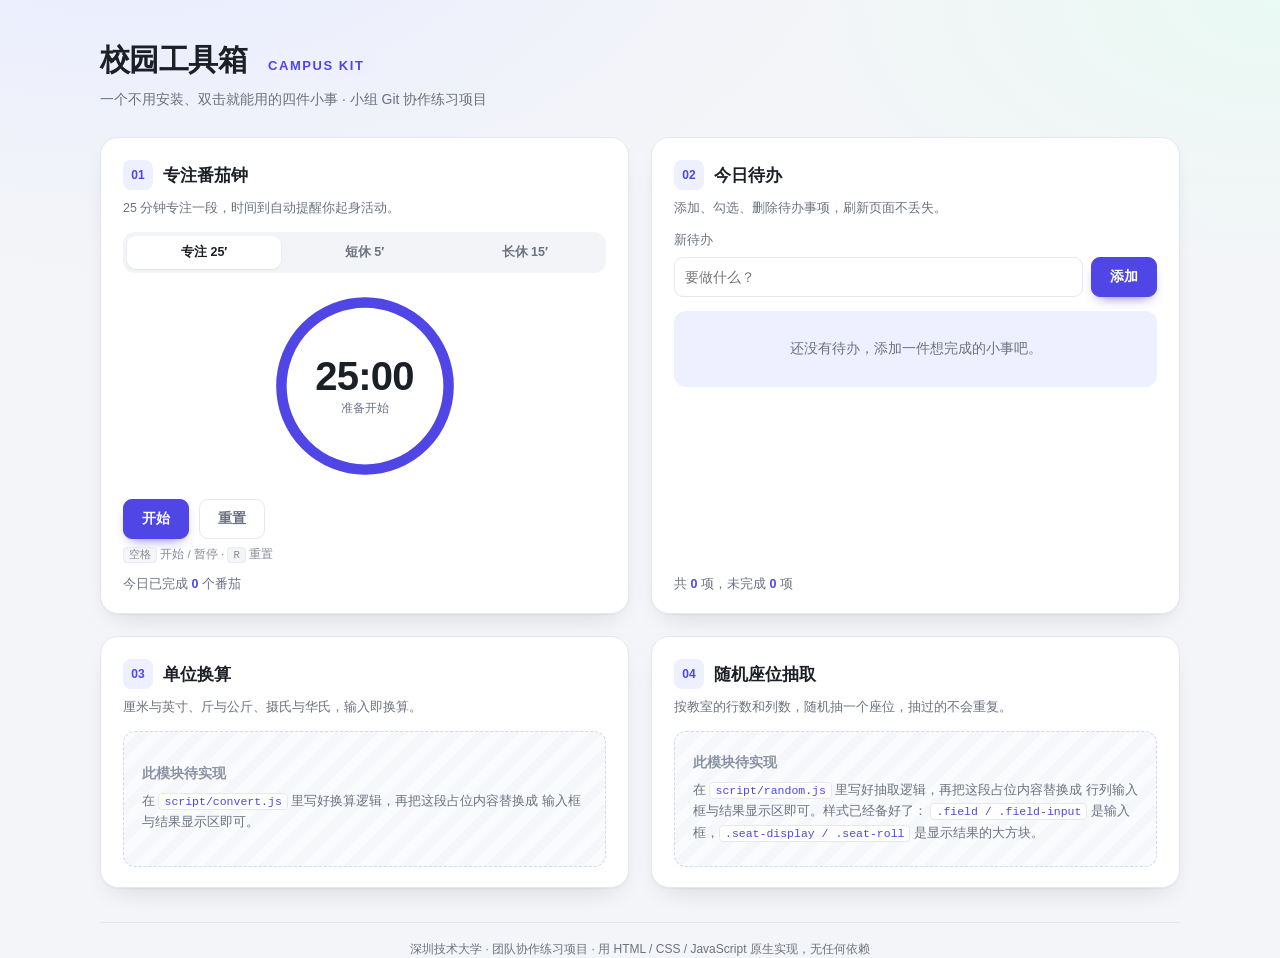
==== commit edb0565b: "Merge branch 'main' into wyxltyz-todo" ====
--- a/index.html
+++ b/index.html
@@ -6,6 +6,7 @@
   <title>校园工具箱 · Campus Kit</title>
   <meta name="description" content="一个不用安装、打开就能用的校园小工具合集：专注番茄钟、待办清单、单位换算、随机座位抽取。">
   <link rel="stylesheet" href="style.css">
+  <link rel="stylesheet" href="style/todo.css">
 </head>
 <body>
 
@@ -52,7 +53,7 @@
       <p class="card-meta">今日已完成 <strong id="timer-done">0</strong> 个番茄</p>
     </section>
 
-    <!-- ==================== 02 待办清单（留待组员实现） ==================== -->
+    <!-- ==================== 02 待办清单（wyxltyz 负责） ==================== -->
     <section class="card" id="card-todo" aria-labelledby="todo-heading">
       <div class="card-head">
         <span class="card-no">02</span>
@@ -60,20 +61,18 @@
       </div>
       <p class="card-hint">添加、勾选、删除待办事项，刷新页面不丢失。</p>
 
-      <div class="placeholder" id="todo-placeholder">
-        <p class="placeholder-title">此模块待实现</p>
-        <p class="placeholder-text">
-          在 <code>script/todo.js</code> 里写好逻辑，再把 <code>index.html</code>
-          中这段占位内容替换成实际的输入框与列表即可。
-        </p>
-      </div>
-      <!-- 组员实现时，把上面的 .placeholder 换成类似结构：
-      <div class="todo-input-row">
-        <input id="todo-input" type="text" placeholder="要做什么？">
-        <button class="btn btn-primary" id="btn-todo-add">添加</button>
-      </div>
-      <ul class="todo-list" id="todo-list"></ul>
-      -->
+      <form class="todo-input-row" id="todo-form">
+        <label class="field-label" for="todo-input">新待办</label>
+        <div class="todo-input-controls">
+          <input class="field-input" id="todo-input" type="text" placeholder="要做什么？" maxlength="200" autocomplete="off" aria-describedby="todo-feedback">
+          <button class="btn btn-primary" id="btn-todo-add" type="submit">添加</button>
+        </div>
+      </form>
+      <p class="card-meta" id="todo-feedback" role="status"></p>
+      <p class="card-meta" id="todo-storage-status" role="status"></p>
+      <p class="todo-empty" id="todo-empty">还没有待办，添加一件想完成的小事吧。</p>
+      <ul class="todo-list" id="todo-list" aria-label="待办事项"></ul>
+      <p class="card-meta" id="todo-summary" aria-live="polite">共 <strong id="todo-total">0</strong> 项，未完成 <strong id="todo-remaining">0</strong> 项</p>
     </section>
 
     <!-- ==================== 03 单位换算（留待组员实现） ==================== -->
@@ -136,8 +135,8 @@
   </footer>
 
   <script src="script/timer.js"></script>
+  <script src="script/todo.js"></script>
   <!-- 组员完成对应模块后，在这里补上对应的一行（去掉前面的注释符号即可）：
-  <script src="script/todo.js"></script>
   <script src="script/convert.js"></script>
   <script src="script/random.js"></script>
   -->
--- a/style/todo.css
+++ b/style/todo.css
@@ -0,0 +1,97 @@
+/* 今日待办的局部样式，复用全局颜色与按钮，不影响其他卡片。 */
+#card-todo .todo-input-row {
+  display: grid;
+  gap: 8px;
+}
+
+#card-todo .todo-input-controls {
+  display: flex;
+  gap: 8px;
+}
+
+#card-todo #todo-input {
+  flex: 1;
+  width: 100%;
+  min-width: 0;
+  text-align: left;
+}
+
+#card-todo .todo-list {
+  display: grid;
+  gap: 8px;
+  padding: 0;
+  margin: 0;
+  list-style: none;
+  max-height: 300px;
+  overflow-y: auto;
+}
+
+#card-todo .todo-item {
+  display: flex;
+  align-items: center;
+  gap: 8px;
+  padding: 10px;
+  border: 1px solid var(--line);
+  border-radius: var(--radius-sm);
+}
+
+#card-todo .todo-label {
+  display: flex;
+  align-items: center;
+  gap: 10px;
+  flex: 1;
+  min-width: 0;
+  font-size: 14px;
+  line-height: 1.6;
+  cursor: pointer;
+}
+
+#card-todo .todo-checkbox {
+  flex: none;
+  width: 17px;
+  height: 17px;
+  accent-color: var(--accent);
+}
+
+#card-todo .todo-text {
+  min-width: 0;
+  overflow-wrap: anywhere;
+}
+
+#card-todo .is-complete .todo-text {
+  color: var(--muted);
+  text-decoration: line-through;
+}
+
+#card-todo .todo-delete {
+  flex: none;
+  padding: 6px 9px;
+  color: var(--danger);
+}
+
+#card-todo .todo-empty {
+  padding: 26px 16px;
+  margin: 0;
+  border-radius: var(--radius-md);
+  background: var(--accent-soft);
+  color: var(--muted);
+  font-size: 14px;
+  line-height: 1.7;
+  text-align: center;
+}
+
+#card-todo #todo-feedback:empty,
+#card-todo #todo-storage-status:empty,
+#card-todo .todo-list:empty {
+  display: none;
+}
+
+#card-todo #todo-feedback,
+#card-todo #todo-storage-status {
+  line-height: 1.6;
+  color: var(--accent-dark);
+}
+
+#card-todo #todo-summary {
+  margin-top: auto;
+}
